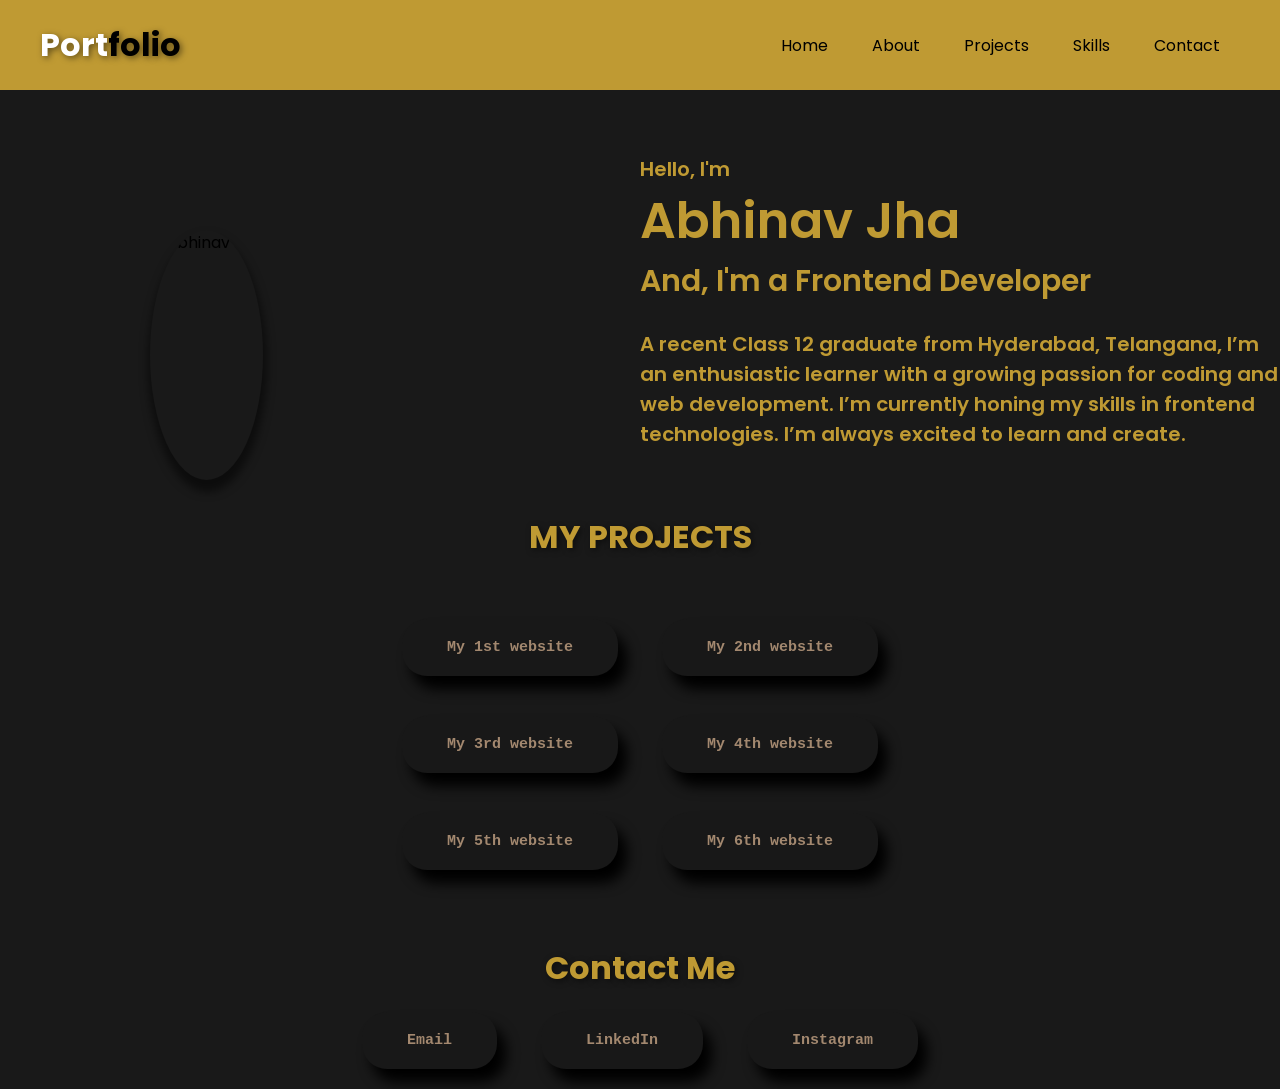
==== index.html @ 110e15d3 "Add files via upload" ====
<!DOCTYPE html>
<html lang="en">
<head>
    <meta charset="UTF-8">
    <meta name="viewport" content="width=device-width, initial-scale=1.0">
    <title>Portfolio</title>
    <link rel="stylesheet" href="style.css">
    <link href="https://fonts.googleapis.com/css2?family=Poppins&display=swap" rel="stylesheet">
</head>
<body>
    <div id="navbar">
        <div class="head-container" id="headportfolio">
            <h1 id="mainhead"><span id="l1">Port</span><span id="l2">folio</span></h1>
        </div>
        <div class="head-container" id="moreportfolio">
            <a class="parts">Home</a>
            <a class="parts">About</a>
            <a class="parts">Projects</a>
            <a class="parts">Skills</a>           
            <a class="parts">Contact</a>
        </div>
    </div>
<img src="flying Su.jpg" alt="Abhinav Jha">
   <div class="main-container" id="mainportfolio">
        <div class="content-container" id="contentportfolio">
            
            <h5 id="head1">Hello, I'm</h5>
            <h1 id="head2"> Abhinav Jha</h1>
            <h4 id="head3">And, I'm a Frontend Developer</h4>
            <br>
            <p id="para1">A recent Class 12 graduate from Hyderabad, Telangana, I’m an enthusiastic learner with a growing passion for coding and web development. I’m currently honing my skills in frontend technologies. I’m always excited to learn and create.</p>
        </div>
    </div>
    <div class="pro-container" id="projecthead">
        <h1 id="prohead">MY PROJECTS</h1>
    </div>
<div class="button-container">
    <button id="btn1" onclick="window.location.href='https://www.google.com';">My 1st website
    </button>
    <button id="btn2">My 2nd website
    </button> 
    <button id="btn3">My 3rd website
    </button>
    <button id="btn4">My 4th website
    </button>   
    <button id="btn5">My 5th website
    </button>
    <button id="btn6">My 6th website
    </button>
    <div class="end-container" id="endhead">
        <h1 id="endline">Contact Me</h1>
    </div>
    <div class="endcontent" id="endingcontent">
    <button id="btn7" onclick="window.location.href='mailto:abhinavjha505@gmail.com';">Email
    </button>
    <button id="btn8" onclick="window.location.href='https://www.linkedin.com/in/abhinav-jha-a52386367';">LinkedIn
    </button>
    <button id="btn7" onclick="window.location.href='https://www.instagram.com/xabhinavjha?igsh=Z21vOGhhMjVqZWs4';">Instagram
    </button>
    </div>
</div>
</body>
</html>

<!-- <button onclick="window.location.href='https://example.com';">
  Go to Example 
</button> -->
---- style.css ----
* {
    margin: 0;
    padding: 0;
    font-family: 'Poppins', sans-serif;
}

body {
    background-color: #191919;
}

.head-container {
    display: inline-block;
    vertical-align: middle;
    
}
    
#navbar {
    background-color:rgb(191, 154, 51);
    height: 90px;
    display: flex;
    align-items: center;
    justify-content: space-between;
    padding: 0 40px;
}

.parts {
    margin: 20px;
}

.main-container {
    width: 50%;
    display: flex;
    margin-left: 50%;
    margin-top: 5%;
    
}

#head1 {
    color: rgb(191, 154, 51);
    font-family: poppins, sans-serif;
    font-size: 20px;
    font-weight: 600;
}

#head2 {
    color: rgb(191, 154, 51);
    font-family: poppins, sans-serif;
    font-size: 50px;
    font-weight: 600;
}

#head3 {
    color: rgb(191, 154, 51);
    font-family: poppins, sans-serif;
    font-size: 30px;
    font-weight: 600;
}

#para1 {
    color: rgb(191, 154, 51);
    font-family: poppins, sans-serif;
    font-size: 20px;
    font-weight: 600;
    
}

#l1 {
    color: rgb(255, 255, 255);
    text-shadow: 2px 2px 6px rgba(0,0,0,0.5);
   
}

#l2 {
    color: black;
    text-shadow: 2px 2px 6px rgba(0,0,0,0.5);
}

#prohead {
    text-align: center;
    color:rgb(191, 154, 51);
    text-shadow: 2px 2px 6px rgba(0,0,0,0.5);
    margin-top: 5%;
}

button {
    text-align: center;
    background-color: #181818;
    color: rgb(163, 136, 111);
    border: none;
    padding: 20px 45px;
    border-radius: 25px;
    font-size: 15px;
    font-weight: bold;
    font-family: 'Courier New', Courier, monospace;
    box-shadow: 9px 13px 13px rgb(0, 0, 0);
    cursor: pointer;
    margin: 20px;
    transition: background-color 0.5s ease, color 0.5s ease, box-shadow 0.5s ease;
}

button:hover {
    background-color: rgb(191, 154, 51);
    color: #181818;
    box-shadow: 0px 0px 0px rgb(0, 0, 0);
}

.button-container {
    text-align: center;
    margin-left: 20%;
    margin-right: 20%;
    margin-top: 3%;
}

img {
    border-radius: 50%;
    box-shadow: 1px 9px 9px 3px rgb(0, 0, 0, 0.5);
    left: 150px;
    top:230px;
    position:absolute;
    height: 250px;
} 

a {
    transition: text-decoration 0.5s ease, text-shadow 0.3s ease;
    cursor: pointer;
}

a:hover {
    text-shadow: 1px 1px 3px  #191919;
    text-decoration: underline;
}

.end-container {
    text-align: center;
    margin-top: 5%;
}

#endparts {
    font-size: 20px;
}

#endhead {
    text-align: center;
    color: rgb(191, 154, 51);
    text-shadow: 2px 2px 6px rgba(0,0,0,0.5);
    margin-top: 7%;
}
    
/* Add these to your existing style.css */

/* Responsive base styles */
@media (max-width: 768px) {
    #navbar {
        height: auto;
        padding: 15px 20px;
        flex-direction: column;
    }
    
    .head-container {
        display: block;
        text-align: center;
    }
    
    #moreportfolio {
        margin-top: 15px;
    }
    
    .parts {
        margin: 10px;
        display: inline-block;
    }
    
    img {
        position: relative;
        left: auto;
        top: auto;
        margin: 20px auto;
        display: block;
        height: 200px;
    }
    
    .main-container {
        width: 90%;
        margin: 20px auto;
        padding: 1rem;
    }
    
    #head2 {
        font-size: 36px;
    }
    
    #head3 {
        font-size: 24px;
    }
    
    #para1 {
        font-size: 16px;
    }
    
    .button-container {
        margin-left: 5%;
        margin-right: 5%;
    }
    
    button {
        padding: 15px 30px;
        margin: 10px;
        display: block;
        width: 80%;
        margin: 10px auto;
    }
}

/* Tablet styles */
@media (min-width: 769px) and (max-width: 1024px) {
    .main-container {
        width: 60%;
        margin-left: 40%;
    }
    
    img {
        left: 50px;
        height: 220px;
    }
    
    .button-container {
        margin-left: 15%;
        margin-right: 15%;
    }
    
    button {
        padding: 18px 36px;
        margin: 15px;
        display: inline-block;
        width: auto;
    }
}
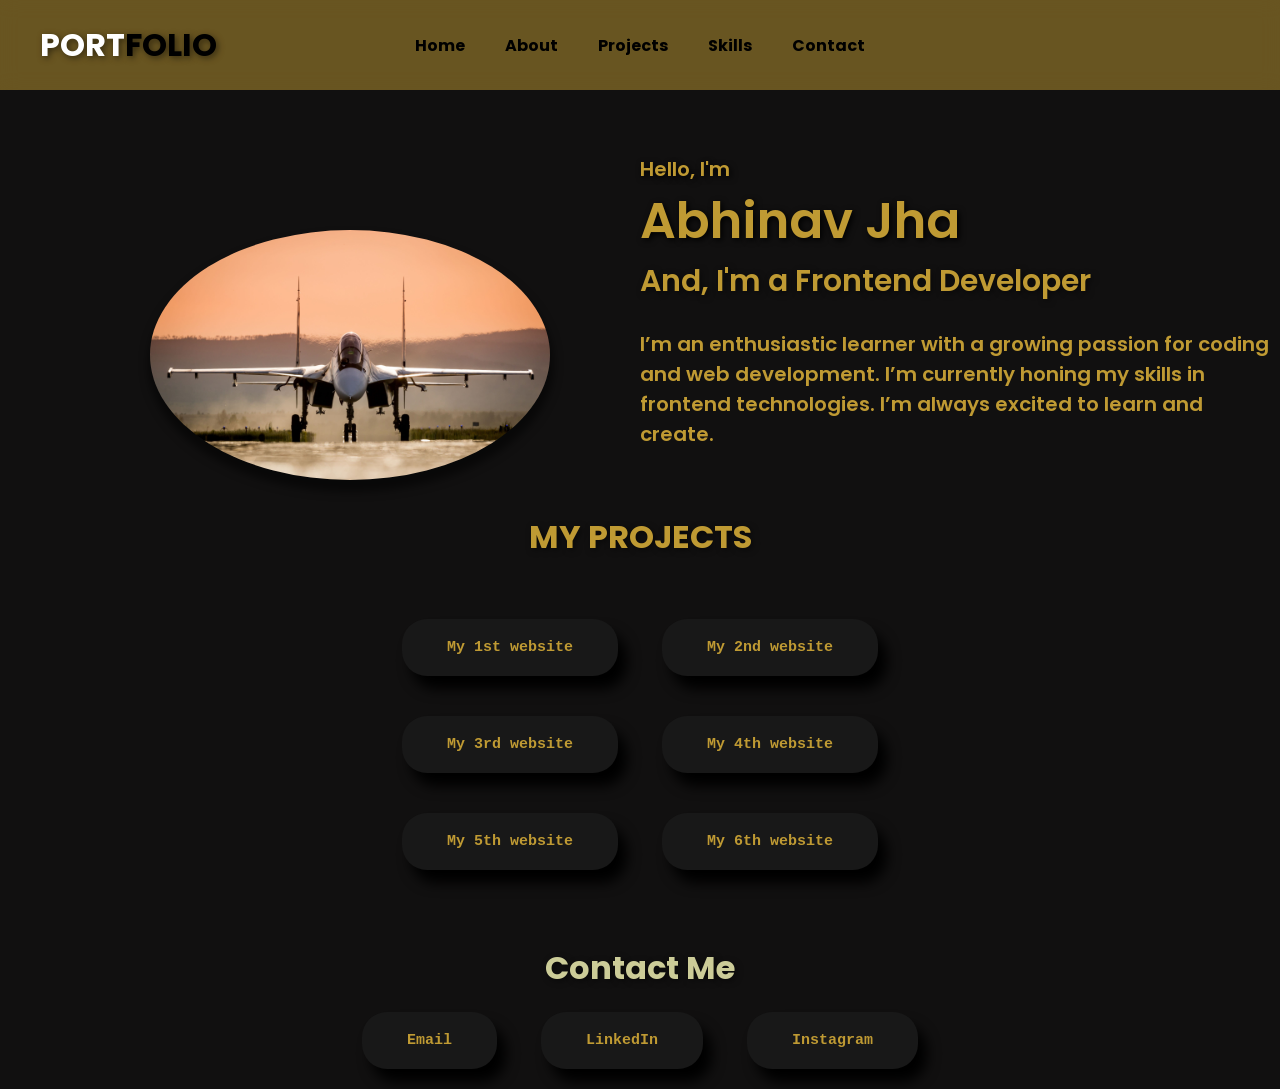
==== commit 7a40b9d7: "Add files via upload" ====
--- a/index.html
+++ b/index.html
@@ -8,19 +8,19 @@
     <link href="https://fonts.googleapis.com/css2?family=Poppins&display=swap" rel="stylesheet">
 </head>
 <body>
-    <div id="navbar">
+<div id="navbar">
         <div class="head-container" id="headportfolio">
-            <h1 id="mainhead"><span id="l1">Port</span><span id="l2">folio</span></h1>
+            <h1 id="mainhead"><span id="l1">PORT</span><span id="l2">FOLIO</span></h1>
         </div>
         <div class="head-container" id="moreportfolio">
             <a class="parts">Home</a>
             <a class="parts">About</a>
-            <a class="parts">Projects</a>
+            <a class="parts" href="#projecthead">Projects</a>
             <a class="parts">Skills</a>           
-            <a class="parts">Contact</a>
-        </div>
+            <a class="parts" href="#endhead">Contact</a>
+</div>
     </div>
-<img src="flying Su.jpg" alt="Abhinav Jha">
+        <div><img src="Flying Su.jpg" alt="Abhinav Jha"></div>
    <div class="main-container" id="mainportfolio">
         <div class="content-container" id="contentportfolio">
             
@@ -28,7 +28,7 @@
             <h1 id="head2"> Abhinav Jha</h1>
             <h4 id="head3">And, I'm a Frontend Developer</h4>
             <br>
-            <p id="para1">A recent Class 12 graduate from Hyderabad, Telangana, I’m an enthusiastic learner with a growing passion for coding and web development. I’m currently honing my skills in frontend technologies. I’m always excited to learn and create.</p>
+            <p id="para1">I’m an enthusiastic learner with a growing passion for coding and web development. I’m currently honing my skills in frontend technologies. I’m always excited to learn and create.</p>
         </div>
     </div>
     <div class="pro-container" id="projecthead">
--- a/style.css
+++ b/style.css
@@ -5,26 +5,41 @@
 }
 
 body {
-    background-color: #191919;
+    background-color: #111010;
 }
 
 .head-container {
     display: inline-block;
     vertical-align: middle;
-    
+   
+
 }
     
 #navbar {
-    background-color:rgb(191, 154, 51);
+    
     height: 90px;
     display: flex;
     align-items: center;
     justify-content: space-between;
     padding: 0 40px;
+    z-index: 1000;
+    position: sticky;
+    top: 0;
+    background-color: rgba(191, 154, 51, 0.5);
+    backdrop-filter: blur(10px);
+}
+
+#moreportfolio {
+    position: absolute;
+    left: 50%;
+    transform: translateX(-50%);
+    display: flex;
+    align-items: center;
 }
 
 .parts {
     margin: 20px;
+    font-weight: bold; 
 }
 
 .main-container {
@@ -40,6 +55,7 @@
     font-family: poppins, sans-serif;
     font-size: 20px;
     font-weight: 600;
+    text-shadow: 2px 2px 6px rgba(0,0,0,1);
 }
 
 #head2 {
@@ -47,6 +63,7 @@
     font-family: poppins, sans-serif;
     font-size: 50px;
     font-weight: 600;
+    text-shadow: 2px 2px 6px rgba(0,0,0,1);
 }
 
 #head3 {
@@ -54,6 +71,8 @@
     font-family: poppins, sans-serif;
     font-size: 30px;
     font-weight: 600;
+    text-shadow: 2px 2px 6px rgba(0,0,0,0.5);
+    
 }
 
 #para1 {
@@ -61,11 +80,13 @@
     font-family: poppins, sans-serif;
     font-size: 20px;
     font-weight: 600;
+    -webkit-font-smoothing: antialiased;
+    text-rendering: optimizeLegibility;
     
 }
 
 #l1 {
-    color: rgb(255, 255, 255);
+    color: white;
     text-shadow: 2px 2px 6px rgba(0,0,0,0.5);
    
 }
@@ -85,7 +106,7 @@
 button {
     text-align: center;
     background-color: #181818;
-    color: rgb(163, 136, 111);
+    color: rgb(191, 154, 51);
     border: none;
     padding: 20px 45px;
     border-radius: 25px;
@@ -116,18 +137,21 @@
     box-shadow: 1px 9px 9px 3px rgb(0, 0, 0, 0.5);
     left: 150px;
     top:230px;
-    position:absolute;
+    position: absolute;
     height: 250px;
+    z-index: 1;
 } 
 
 a {
     transition: text-decoration 0.5s ease, text-shadow 0.3s ease;
     cursor: pointer;
+    text-decoration: none;
+    color: black
 }
 
 a:hover {
     text-shadow: 1px 1px 3px  #191919;
-    text-decoration: underline;
+    /* text-decoration: underline; */
 }
 
 .end-container {
@@ -141,7 +165,7 @@
 
 #endhead {
     text-align: center;
-    color: rgb(191, 154, 51);
+    color: rgb(204, 204, 152);
     text-shadow: 2px 2px 6px rgba(0,0,0,0.5);
     margin-top: 7%;
 }
@@ -185,16 +209,24 @@
         padding: 1rem;
     }
     
+    #head1 {
+        text-align: center;
+    }
+
     #head2 {
+        text-align: center;
         font-size: 36px;
     }
     
     #head3 {
+        text-align: center;
         font-size: 24px;
     }
     
     #para1 {
+        text-align: center;
         font-size: 16px;
+        
     }
     
     .button-container {
@@ -207,8 +239,9 @@
         margin: 10px;
         display: block;
         width: 80%;
-        margin: 10px auto;
-    }
+        margin: 3rem auto;
+    }
+
 }
 
 /* Tablet styles */
@@ -234,4 +267,23 @@
         display: inline-block;
         width: auto;
     }
-}+}
+
+
+
+
+
+/* @media (-webkit-min-device-pixel-ratio: 2) {
+    body {
+        -webkit-tap-highlight-color: transparent;
+
+    }
+} */
+
+
+html {
+  scroll-behavior: smooth;
+}
+
+
+
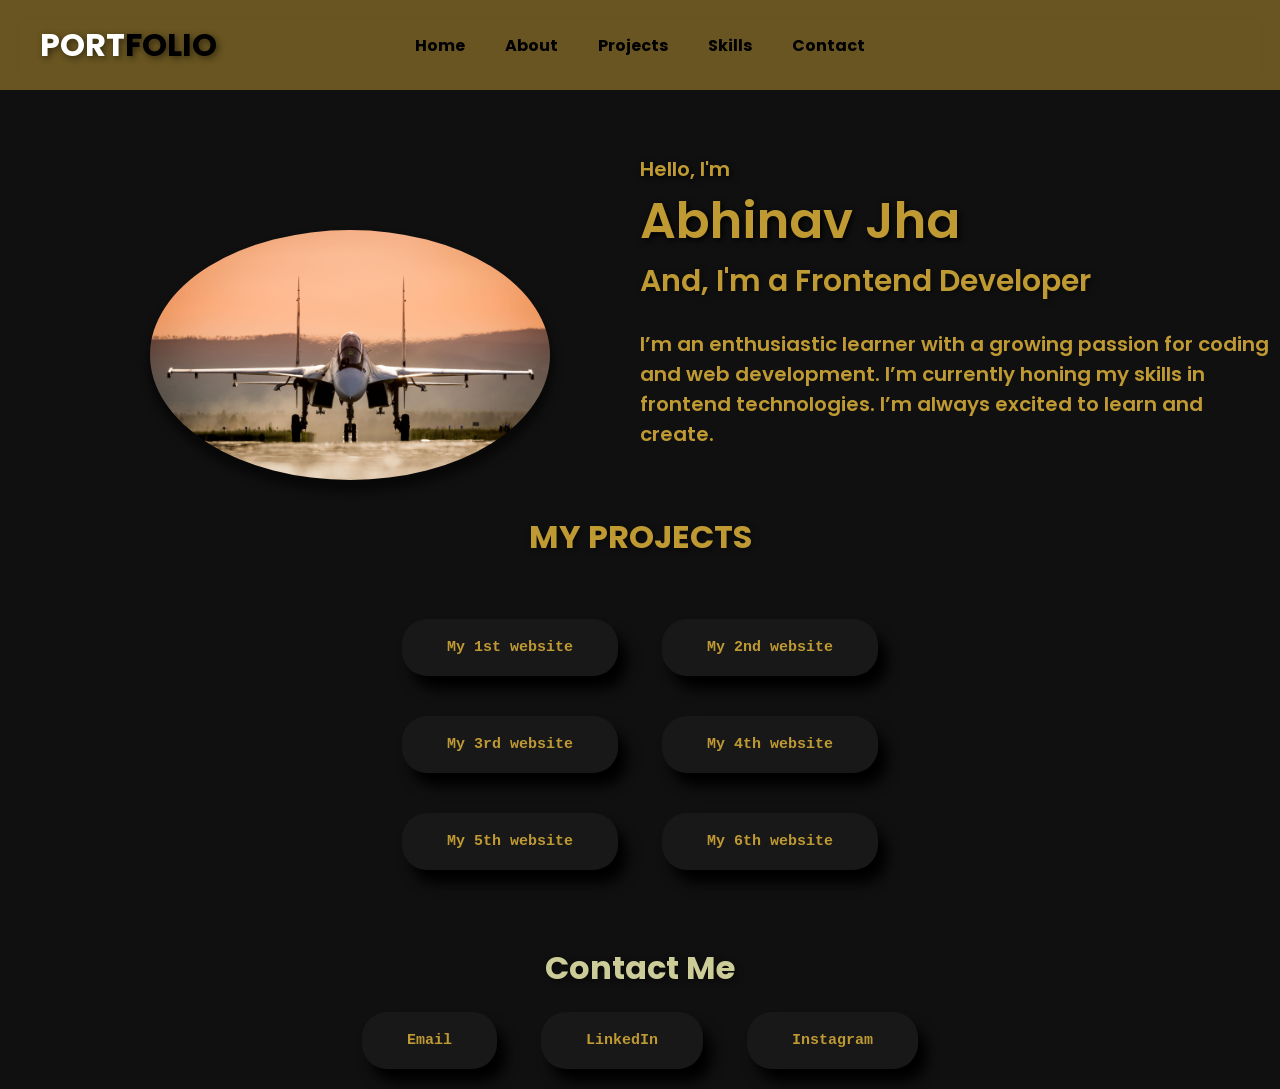
==== commit 3d4cafcf: "Add files via upload" ====
--- a/index.html
+++ b/index.html
@@ -24,28 +24,28 @@
    <div class="main-container" id="mainportfolio">
         <div class="content-container" id="contentportfolio">
             
-            <h5 id="head1">Hello, I'm</h5>
-            <h1 id="head2"> Abhinav Jha</h1>
-            <h4 id="head3">And, I'm a Frontend Developer</h4>
+            <h5 class="delay-1" id="head1">Hello, I'm</h5>
+            <h1 class="delay-2" id="head2"> Abhinav Jha</h1>
+            <h4 class="delay-3" id="head3">And, I'm a Frontend Developer</h4>
             <br>
-            <p id="para1">I’m an enthusiastic learner with a growing passion for coding and web development. I’m currently honing my skills in frontend technologies. I’m always excited to learn and create.</p>
+            <p class="delay-4" id="para1">I’m an enthusiastic learner with a growing passion for coding and web development. I’m currently honing my skills in frontend technologies. I’m always excited to learn and create.</p>
         </div>
     </div>
     <div class="pro-container" id="projecthead">
-        <h1 id="prohead">MY PROJECTS</h1>
+        <h1 class="delay-5" id="prohead">MY PROJECTS</h1>
     </div>
 <div class="button-container">
-    <button id="btn1" onclick="window.location.href='https://www.google.com';">My 1st website
+    <button class="delay-6" id="btn1" onclick="window.location.href='https://www.google.com';">My 1st website
     </button>
-    <button id="btn2">My 2nd website
+    <button class="delay-7" id="btn2">My 2nd website
     </button> 
-    <button id="btn3">My 3rd website
+    <button class="delay-9" id="btn3">My 3rd website
     </button>
-    <button id="btn4">My 4th website
+    <button class="delay-10" id="btn4">My 4th website
     </button>   
-    <button id="btn5">My 5th website
+    <button class="delay-11" id="btn5">My 5th website
     </button>
-    <button id="btn6">My 6th website
+    <button class="delay-12" id="btn6">My 6th website
     </button>
     <div class="end-container" id="endhead">
         <h1 id="endline">Contact Me</h1>
--- a/style.css
+++ b/style.css
@@ -11,10 +11,18 @@
 .head-container {
     display: inline-block;
     vertical-align: middle;
-   
-
-}
-    
+    opacity: 0;
+    animation: fadeIn 0.8s 0.5s forwards;
+}
+ 
+
+@keyframes fadeIn {
+    to {
+        opacity: 1;
+    }
+}
+
+
 #navbar {
     
     height: 90px;
@@ -35,6 +43,7 @@
     transform: translateX(-50%);
     display: flex;
     align-items: center;
+    
 }
 
 .parts {
@@ -44,11 +53,52 @@
 
 .main-container {
     width: 50%;
-    display: flex;
+    display: inline-block;
     margin-left: 50%;
     margin-top: 5%;
-    
-}
+    opacity: 0;
+    transform: translateY(20px);
+    animation: textJump 0.8s forwards;
+}
+
+
+
+[class^="delay-"], [class*=" delay-"] {
+    opacity: 0;
+    transform: translateY(20px);
+    animation-name: textJump;
+    animation-duration: 0.8s;
+    animation-fill-mode: forwards;
+}
+
+.delay-1 { animation-delay: 0.1s; }
+.delay-2 { animation-delay: 0.2s; }
+.delay-3 { animation-delay: 0.3s; }
+.delay-4 { animation-delay: 0.4s; }
+.delay-5 { animation-delay: 0.5s; }
+.delay-6 { animation-delay: 0.6s; }
+.delay-7 { animation-delay: 0.7s; }
+.delay-8 { animation-delay: 0.8s; }
+.delay-9 { animation-delay: 0.9s; }
+.delay-10 { animation-delay: 1.0s; }
+.delay-11 { animation-delay: 1.1s; }
+.delay-12 { animation-delay: 1.2s; }
+
+
+@keyframes textJump {
+    0% {
+        opacity: 0;
+        transform: translateY(20px);
+    }
+    60% {
+        transform: translateY(-8px);
+    }
+    100% {
+        opacity: 1;
+        transform: translateY(0);
+    }
+}
+
 
 #head1 {
     color: rgb(191, 154, 51);
@@ -101,6 +151,7 @@
     color:rgb(191, 154, 51);
     text-shadow: 2px 2px 6px rgba(0,0,0,0.5);
     margin-top: 5%;
+    
 }
 
 button {
@@ -130,6 +181,7 @@
     margin-left: 20%;
     margin-right: 20%;
     margin-top: 3%;
+    
 }
 
 img {
@@ -143,15 +195,16 @@
 } 
 
 a {
-    transition: text-decoration 0.5s ease, text-shadow 0.3s ease;
+    transition: text-decoration 0.5s ease, color 0.5s ease, text-shadow 0.3s ease;
     cursor: pointer;
     text-decoration: none;
     color: black
 }
 
 a:hover {
-    text-shadow: 1px 1px 3px  #191919;
-    /* text-decoration: underline; */
+    color: white;
+    text-shadow: 2px 2px 6px  #191919;
+    /* text-decoration: underline;  */
 }
 
 .end-container {
@@ -170,7 +223,7 @@
     margin-top: 7%;
 }
     
-/* Add these to your existing style.css */
+
 
 /* Responsive base styles */
 @media (max-width: 768px) {
@@ -186,7 +239,16 @@
     }
     
     #moreportfolio {
-        margin-top: 15px;
+        position: static;
+        left: auto;
+        transform: none;
+        margin-top: 12px; 
+        justify-content: center;
+        flex-wrap: wrap;
+    }
+
+    #headportfolio {
+        margin-bottom: 8px; 
     }
     
     .parts {
@@ -269,21 +331,22 @@
     }
 }
 
-
-
-
-
-/* @media (-webkit-min-device-pixel-ratio: 2) {
-    body {
-        -webkit-tap-highlight-color: transparent;
-
-    }
-} */
-
-
 html {
   scroll-behavior: smooth;
 }
 
 
 
+    
+
+
+
+
+
+
+
+
+
+
+
+
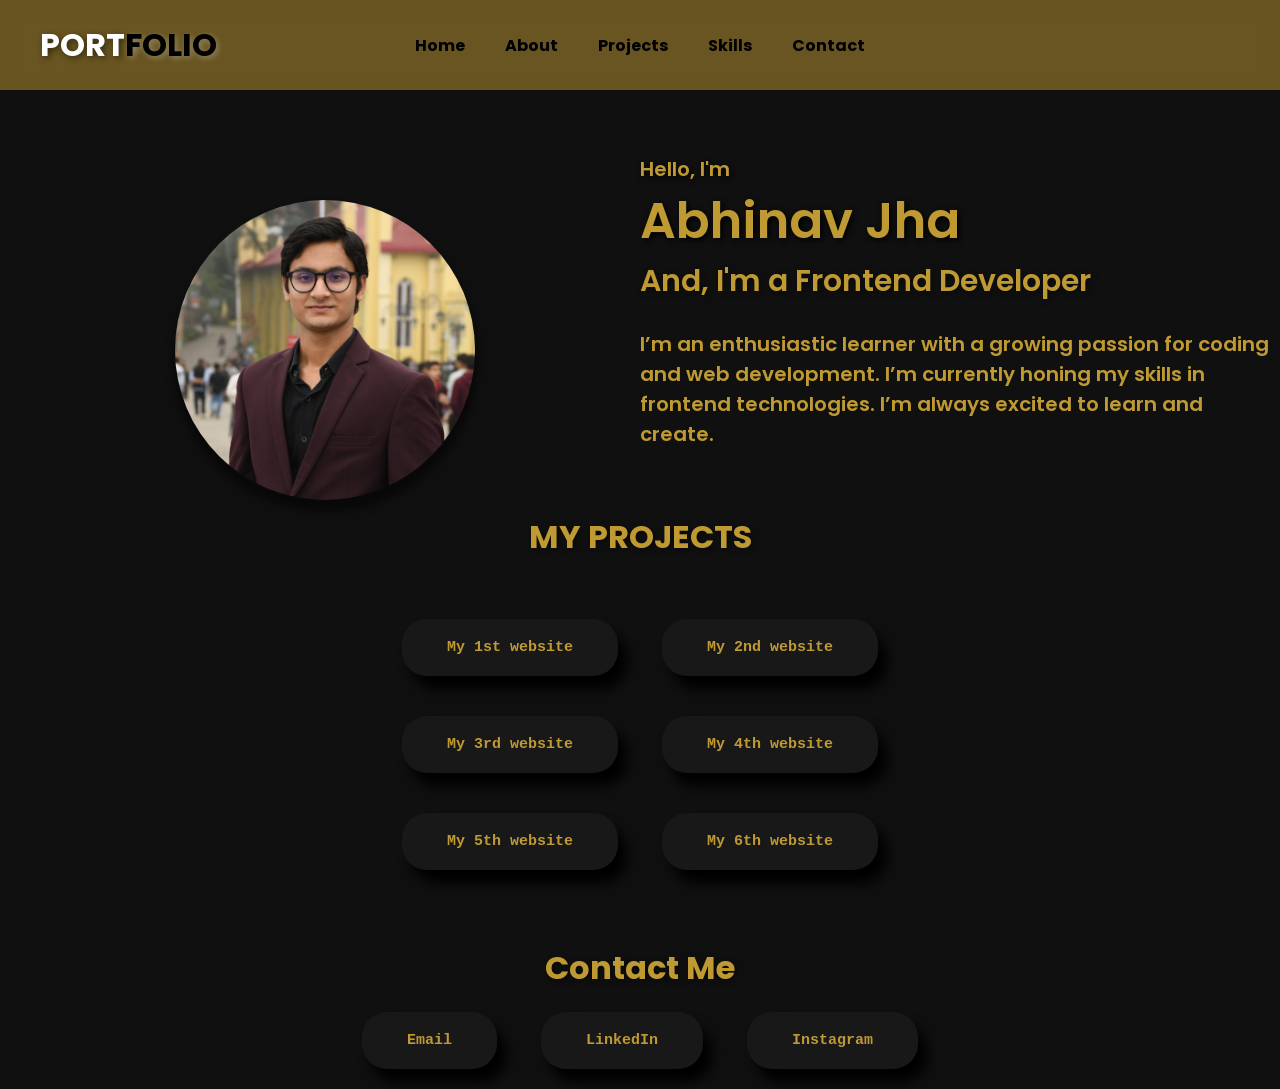
==== commit a973133c: "Add files via upload" ====
--- a/index.html
+++ b/index.html
@@ -13,14 +13,14 @@
             <h1 id="mainhead"><span id="l1">PORT</span><span id="l2">FOLIO</span></h1>
         </div>
         <div class="head-container" id="moreportfolio">
-            <a class="parts">Home</a>
+            <a class="parts" href="head1">Home</a>
             <a class="parts">About</a>
             <a class="parts" href="#projecthead">Projects</a>
             <a class="parts">Skills</a>           
             <a class="parts" href="#endhead">Contact</a>
 </div>
     </div>
-        <div><img src="Flying Su.jpg" alt="Abhinav Jha"></div>
+        <div><img src="shimlacrop.jpg" alt="Abhinav Jha"></div>
    <div class="main-container" id="mainportfolio">
         <div class="content-container" id="contentportfolio">
             
--- a/style.css
+++ b/style.css
@@ -143,7 +143,7 @@
 
 #l2 {
     color: black;
-    text-shadow: 2px 2px 6px rgba(0,0,0,0.5);
+    text-shadow: 2px 2px 6px rgba(255, 255, 255, 0.3);
 }
 
 #prohead {
@@ -187,11 +187,13 @@
 img {
     border-radius: 50%;
     box-shadow: 1px 9px 9px 3px rgb(0, 0, 0, 0.5);
-    left: 150px;
-    top:230px;
+    left: 175px;
+    top: 200px;
     position: absolute;
-    height: 250px;
+    height: 300px;
     z-index: 1;
+    opacity: 0;
+    animation: fadeIn 0.8s 0.5s forwards;
 } 
 
 a {
@@ -218,7 +220,7 @@
 
 #endhead {
     text-align: center;
-    color: rgb(204, 204, 152);
+    color: rgb(191, 154, 51);
     text-shadow: 2px 2px 6px rgba(0,0,0,0.5);
     margin-top: 7%;
 }
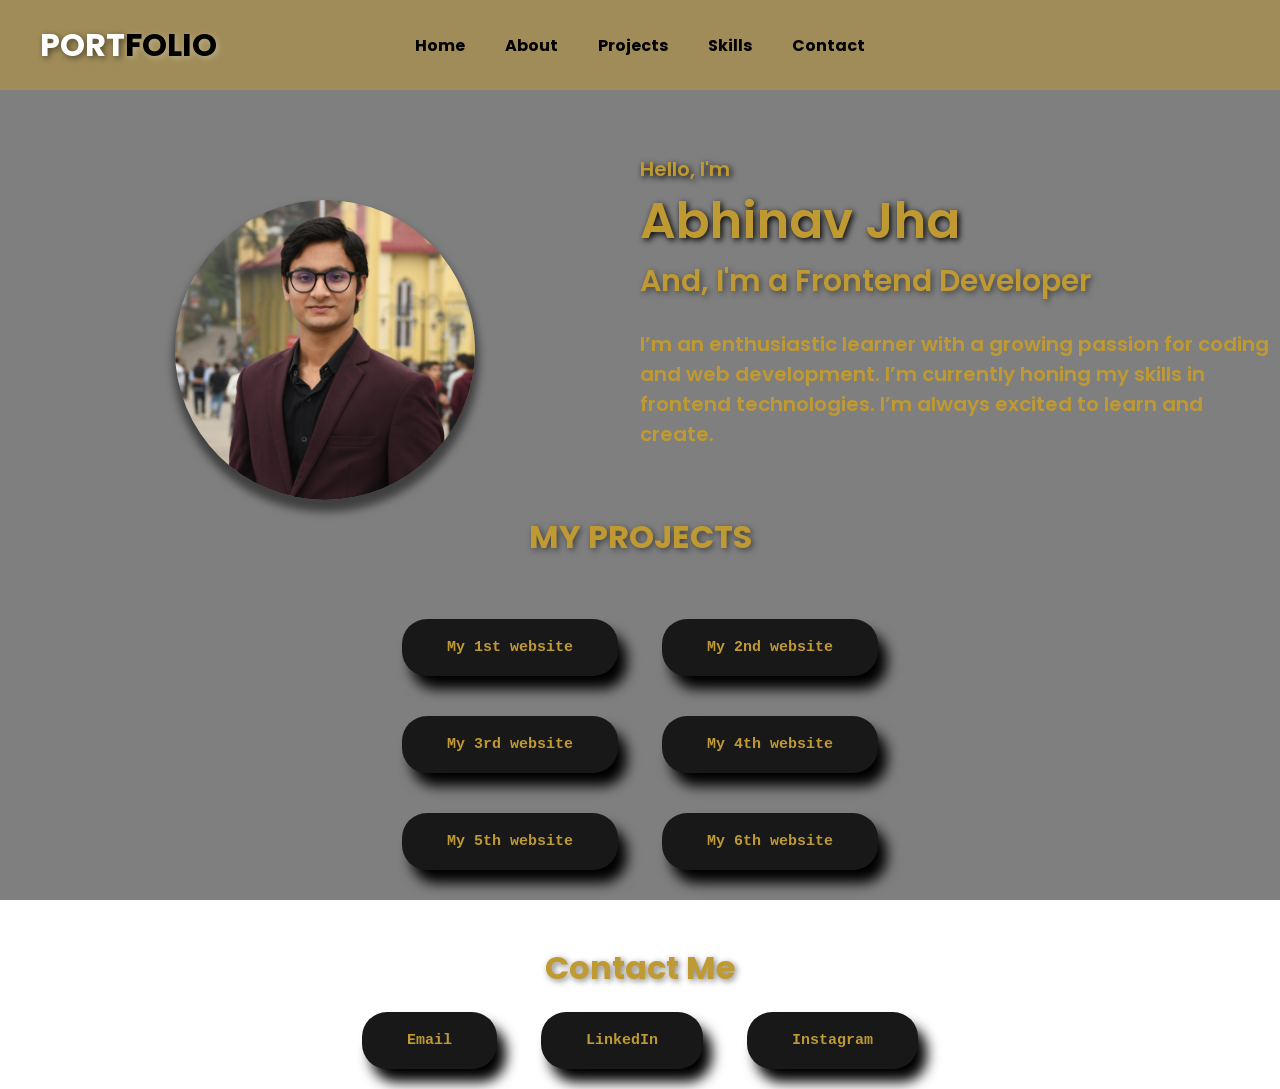
==== commit 40fa0289: "Add files via upload" ====
--- a/index.html
+++ b/index.html
@@ -8,6 +8,11 @@
     <link href="https://fonts.googleapis.com/css2?family=Poppins&display=swap" rel="stylesheet">
 </head>
 <body>
+    <video id="video-background" autoplay muted loop>
+        <source src="https://cdn.pixabay.com/video/2017/11/02/12716-241674181_large.mp4" type="video/mp4">
+       
+    </video>
+    <div class="overlay"></div>
 <div id="navbar">
         <div class="head-container" id="headportfolio">
             <h1 id="mainhead"><span id="l1">PORT</span><span id="l2">FOLIO</span></h1>
@@ -48,14 +53,14 @@
     <button class="delay-12" id="btn6">My 6th website
     </button>
     <div class="end-container" id="endhead">
-        <h1 id="endline">Contact Me</h1>
+        <h1 class="delay-13" id="endline">Contact Me</h1>
     </div>
     <div class="endcontent" id="endingcontent">
-    <button id="btn7" onclick="window.location.href='mailto:abhinavjha505@gmail.com';">Email
+    <button class="delay-14" id="btn7" onclick="window.location.href='mailto:abhinavjha505@gmail.com';">Email
     </button>
-    <button id="btn8" onclick="window.location.href='https://www.linkedin.com/in/abhinav-jha-a52386367';">LinkedIn
+    <button class="delay-15" id="btn8" onclick="window.location.href='https://www.linkedin.com/in/abhinav-jha-a52386367';">LinkedIn
     </button>
-    <button id="btn7" onclick="window.location.href='https://www.instagram.com/xabhinavjha?igsh=Z21vOGhhMjVqZWs4';">Instagram
+    <button class="delay-16" id="btn7" onclick="window.location.href='https://www.instagram.com/xabhinavjha?igsh=Z21vOGhhMjVqZWs4';">Instagram
     </button>
     </div>
 </div>
--- a/style.css
+++ b/style.css
@@ -4,8 +4,30 @@
     font-family: 'Poppins', sans-serif;
 }
 
-body {
+/* body {
     background-color: #111010;
+} */
+
+#video-background {
+    position: fixed;
+    top: 0;
+    left: 0;
+    min-width: 100%;
+    min-height: 100%;
+    width: auto;
+    height: auto;
+    z-index: -1;
+    object-fit: cover;
+}
+
+.overlay {
+    position: fixed;
+    top: 0;
+    left: 0;
+    width: 100%;
+    height: 100%;
+    background: rgba(0, 0, 0, 0.5);
+    z-index: 0;
 }
 
 .head-container {
@@ -83,6 +105,10 @@
 .delay-10 { animation-delay: 1.0s; }
 .delay-11 { animation-delay: 1.1s; }
 .delay-12 { animation-delay: 1.2s; }
+.delay-13 { animation-delay: 1.2s; }
+.delay-14 { animation-delay: 1.2s; }
+.delay-15 { animation-delay: 1.2s; }
+.delay-16 { animation-delay: 1.2s; }
 
 
 @keyframes textJump {
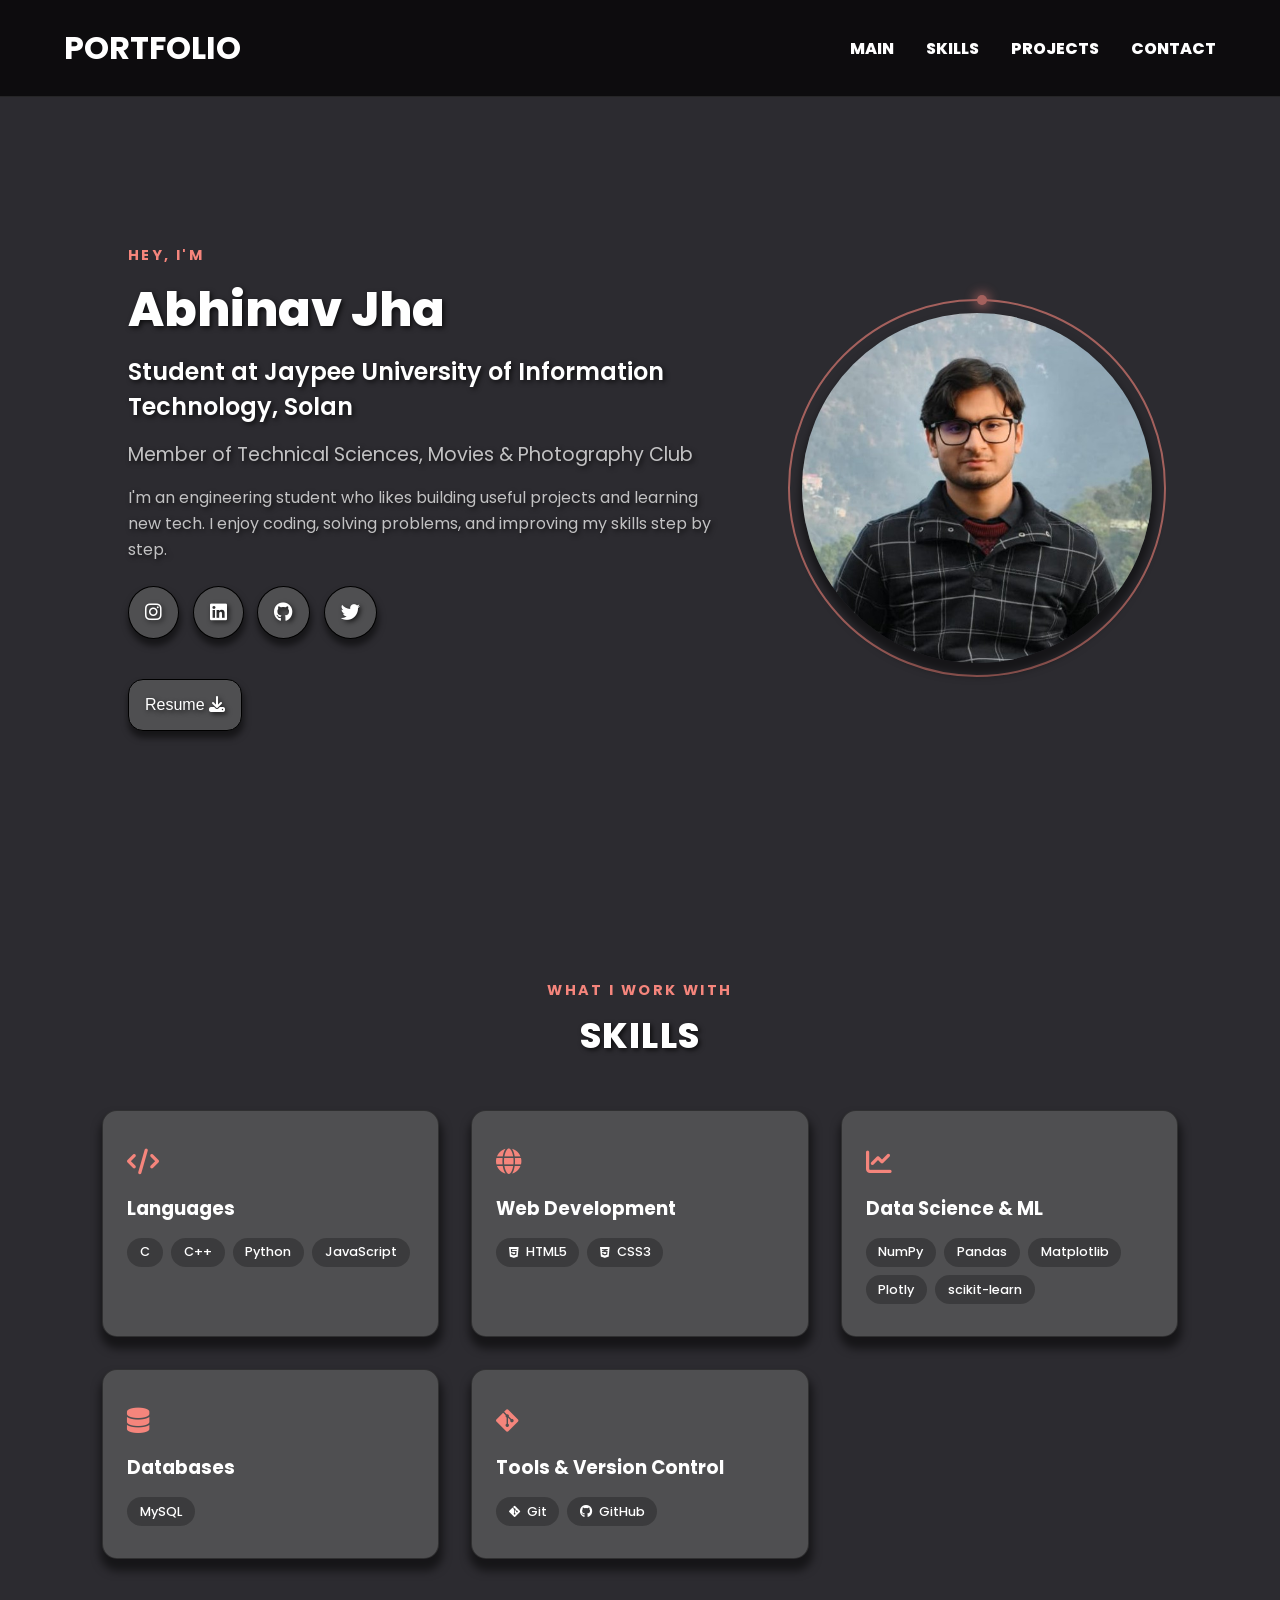
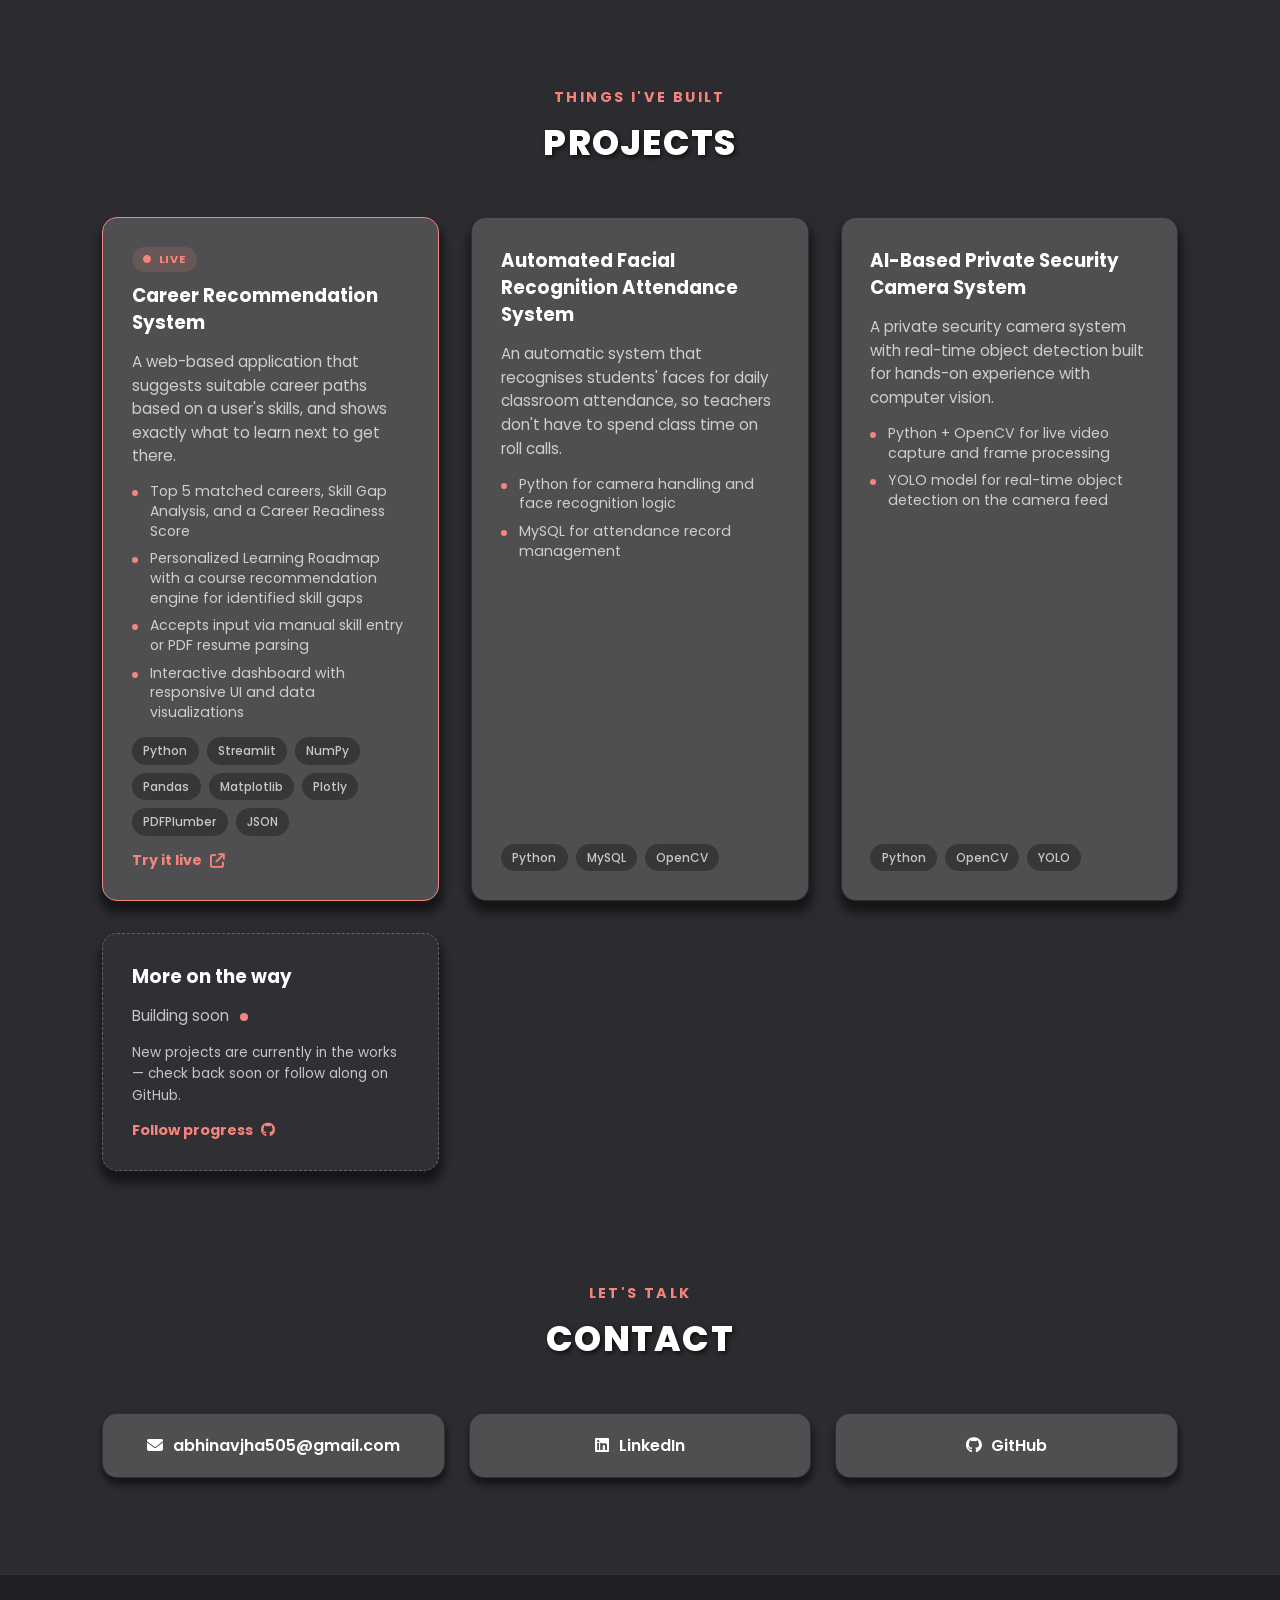
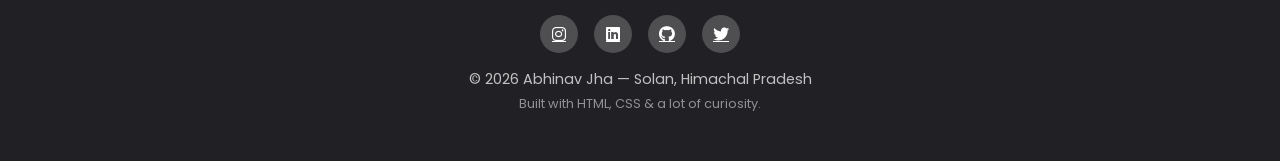
==== commit 0401b02a: "Rename index2.html to index.html" ====
--- a/index.html
+++ b/index.html
@@ -1,72 +1,215 @@
-<!DOCTYPE html>
-<html lang="en">
-<head>
-    <meta charset="UTF-8">
-    <meta name="viewport" content="width=device-width, initial-scale=1.0">
-    <title>Portfolio</title>
-    <link rel="stylesheet" href="style.css">
-    <link href="https://fonts.googleapis.com/css2?family=Poppins&display=swap" rel="stylesheet">
-</head>
-<body>
-    <video id="video-background" autoplay muted loop>
-        <source src="https://cdn.pixabay.com/video/2017/11/02/12716-241674181_large.mp4" type="video/mp4">
-       
-    </video>
-    <div class="overlay"></div>
-<div id="navbar">
-        <div class="head-container" id="headportfolio">
-            <h1 id="mainhead"><span id="l1">PORT</span><span id="l2">FOLIO</span></h1>
-        </div>
-        <div class="head-container" id="moreportfolio">
-            <a class="parts" href="head1">Home</a>
-            <a class="parts">About</a>
-            <a class="parts" href="#projecthead">Projects</a>
-            <a class="parts">Skills</a>           
-            <a class="parts" href="#endhead">Contact</a>
-</div>
-    </div>
-        <div><img src="shimlacrop.jpg" alt="Abhinav Jha"></div>
-   <div class="main-container" id="mainportfolio">
-        <div class="content-container" id="contentportfolio">
-            
-            <h5 class="delay-1" id="head1">Hello, I'm</h5>
-            <h1 class="delay-2" id="head2"> Abhinav Jha</h1>
-            <h4 class="delay-3" id="head3">And, I'm a Frontend Developer</h4>
-            <br>
-            <p class="delay-4" id="para1">I’m an enthusiastic learner with a growing passion for coding and web development. I’m currently honing my skills in frontend technologies. I’m always excited to learn and create.</p>
-        </div>
-    </div>
-    <div class="pro-container" id="projecthead">
-        <h1 class="delay-5" id="prohead">MY PROJECTS</h1>
-    </div>
-<div class="button-container">
-    <button class="delay-6" id="btn1" onclick="window.location.href='https://www.google.com';">My 1st website
-    </button>
-    <button class="delay-7" id="btn2">My 2nd website
-    </button> 
-    <button class="delay-9" id="btn3">My 3rd website
-    </button>
-    <button class="delay-10" id="btn4">My 4th website
-    </button>   
-    <button class="delay-11" id="btn5">My 5th website
-    </button>
-    <button class="delay-12" id="btn6">My 6th website
-    </button>
-    <div class="end-container" id="endhead">
-        <h1 class="delay-13" id="endline">Contact Me</h1>
-    </div>
-    <div class="endcontent" id="endingcontent">
-    <button class="delay-14" id="btn7" onclick="window.location.href='mailto:abhinavjha505@gmail.com';">Email
-    </button>
-    <button class="delay-15" id="btn8" onclick="window.location.href='https://www.linkedin.com/in/abhinav-jha-a52386367';">LinkedIn
-    </button>
-    <button class="delay-16" id="btn7" onclick="window.location.href='https://www.instagram.com/xabhinavjha?igsh=Z21vOGhhMjVqZWs4';">Instagram
-    </button>
-    </div>
-</div>
-</body>
-</html>
-
-<!-- <button onclick="window.location.href='https://example.com';">
-  Go to Example 
-</button> -->+<!DOCTYPE html>
+<html lang="en">
+<head>
+    <meta charset="UTF-8">
+    <meta name="viewport" content="width=device-width, initial-scale=1.0">
+    <link rel="stylesheet" href="style2.css">
+    <link href="https://fonts.googleapis.com/css2?family=Poppins:wght@300;400;500;600;700;800&display=swap" rel="stylesheet">
+    <link rel="stylesheet" href="https://cdnjs.cloudflare.com/ajax/libs/font-awesome/6.7.2/css/all.min.css"
+    integrity="sha512-Evv84Mr4kqVGRNSgIGL/F/aIDqQb7xQ2vcrdIwxfjThSH8CSR7PBEakCr51Ck+w+/U6swU2Im1vVX0SVk9ABhg=="
+    crossorigin="anonymous" referrerpolicy="no-referrer" />
+
+    <title>Abhinav Jha | Portfolio</title>
+</head>
+<body>
+    <nav class="navbar">
+        <a class="textm" href="#firstsection">PORTFOLIO</a>
+        <ul class="nav-links" id="navLinks">
+            <li><a href="#main">MAIN</a></li>
+            <li><a href="#skills">SKILLS</a></li>
+            <li><a href="#project">PROJECTS</a></li>
+            <li><a href="#contact">CONTACT</a></li>
+        </ul>
+        <div class="hamburger" id="hamburger">
+            <span></span>
+            <span></span>
+            <span></span>
+        </div>
+    </nav>
+
+    <section id="firstsection">
+        <div id="main" class="main reveal">
+            <p class="eyebrow">Hey, I'm</p>
+            <h1 id="name">Abhinav Jha</h1>
+            <h2 id="info">Student at Jaypee University of Information Technology, Solan</h2>
+            <h3 id="info1">Member of
+                Technical Sciences, Movies &amp; Photography Club</h3>
+            <p id="info2">I'm an engineering student who likes building useful projects and learning new tech. I enjoy coding, solving problems, and improving my skills step by step.</p>
+            <div class="social-row">
+                <a href="https://www.instagram.com/xabhinavjha?igsh=Z21vOGhhMjVqZWs4" target="_blank" rel="noopener"><i id="social" class="fab fa-instagram"></i></a>
+                <a href="https://www.linkedin.com/in/abhinav-jha-a52386367" target="_blank" rel="noopener"><i id="social" class="fab fa-linkedin"></i></a>
+                <a href="https://github.com/abhinavxjha" target="_blank" rel="noopener"><i id="social" class="fab fa-github"></i></a>
+                <a href="https://twitter.com/iam_abhinavjha" target="_blank" rel="noopener"><i id="social" class="fab fa-twitter"></i></a>
+            </div>
+            <div><button id="downloadbtn"><a href="assets\AbhinavJhaResume1.pdf" download>Resume <i class="fa-solid fa-download"></i></a></button></div>
+        </div>
+        <div id="profile-pic" class="reveal">
+            <div class="pic-ring"></div>
+            <img class="mine" src="images\Solancrop.jpeg" alt="Profile Picture" width="200" height="200">
+        </div>
+    </section>
+
+    <section id="skills" class="skills">
+        <p class="eyebrow center">What I work with</p>
+        <h2>SKILLS</h2>
+        <div class="skill">
+
+            <div class="skill1 reveal">
+                <div class="skill-icon"><i class="fa-solid fa-code"></i></div>
+                <h3>Languages</h3>
+                <div class="chips">
+                    <span class="chip">C</span>
+                    <span class="chip">C++</span>
+                    <span class="chip">Python</span>
+                    <span class="chip">JavaScript</span>
+                </div>
+            </div>
+
+            <div class="skill1 reveal">
+                <div class="skill-icon"><i class="fa-solid fa-globe"></i></div>
+                <h3>Web Development</h3>
+                <div class="chips">
+                    <span class="chip"><i class="fa-brands fa-html5"></i> HTML5</span>
+                    <span class="chip"><i class="fa-brands fa-css3-alt"></i> CSS3</span>
+                </div>
+            </div>
+
+            <div class="skill1 reveal">
+                <div class="skill-icon"><i class="fa-solid fa-chart-line"></i></div>
+                <h3>Data Science &amp; ML</h3>
+                <div class="chips">
+                    <span class="chip">NumPy</span>
+                    <span class="chip">Pandas</span>
+                    <span class="chip">Matplotlib</span>
+                    <span class="chip">Plotly</span>
+                    <span class="chip">scikit-learn</span>
+                </div>
+            </div>
+
+            <div class="skill1 reveal">
+                <div class="skill-icon"><i class="fa-solid fa-database"></i></div>
+                <h3>Databases</h3>
+                <div class="chips">
+                    <span class="chip">MySQL</span>
+                </div>
+            </div>
+
+            <div class="skill1 reveal">
+                <div class="skill-icon"><i class="fa-brands fa-git-alt"></i></div>
+                <h3>Tools &amp; Version Control</h3>
+                <div class="chips">
+                    <span class="chip"><i class="fa-brands fa-git-alt"></i> Git</span>
+                    <span class="chip"><i class="fa-brands fa-github"></i> GitHub</span>
+                </div>
+            </div>
+
+        </div>
+    </section>
+
+    <section id="thirdsection">
+        <div class="projects" id="project">
+            <p class="eyebrow center">Things I've built</p>
+            <h2>PROJECTS</h2>
+
+            <div class="project-grid">
+
+                <article class="project-card reveal featured">
+                    <div class="project-top">
+                        <span class="tag-live"><i class="fa-solid fa-circle"></i> Live</span>
+                        <h3>Career Recommendation System</h3>
+                    </div>
+                    <p class="project-desc">A web-based application that suggests suitable career paths based on a user's skills, and shows exactly what to learn next to get there.</p>
+                    <ul class="project-points">
+                        <li>Top 5 matched careers, Skill Gap Analysis, and a Career Readiness Score</li>
+                        <li>Personalized Learning Roadmap with a course recommendation engine for identified skill gaps</li>
+                        <li>Accepts input via manual skill entry or PDF resume parsing</li>
+                        <li>Interactive dashboard with responsive UI and data visualizations</li>
+                    </ul>
+                    <div class="stack-row">
+                        <span class="stack-chip">Python</span>
+                        <span class="stack-chip">Streamlit</span>
+                        <span class="stack-chip">NumPy</span>
+                        <span class="stack-chip">Pandas</span>
+                        <span class="stack-chip">Matplotlib</span>
+                        <span class="stack-chip">Plotly</span>
+                        <span class="stack-chip">PDFPlumber</span>
+                        <span class="stack-chip">JSON</span>
+                    </div>
+                    <a class="project-link" href="https://yourcareerrecommendationsystem.streamlit.app/" target="_blank" rel="noopener">
+                        Try it live <i class="fa-solid fa-arrow-up-right-from-square"></i>
+                    </a>
+                </article>
+
+                <article class="project-card reveal">
+                    <div class="project-top">
+                        <h3>Automated Facial Recognition Attendance System</h3>
+                    </div>
+                    <p class="project-desc">An automatic system that recognises students' faces for daily classroom attendance, so teachers don't have to spend class time on roll calls.</p>
+                    <ul class="project-points">
+                        <li>Python for camera handling and face recognition logic</li>
+                        <li>MySQL for attendance record management</li>
+                    </ul>
+                    <div class="stack-row">
+                        <span class="stack-chip">Python</span>
+                        <span class="stack-chip">MySQL</span>
+                        <span class="stack-chip">OpenCV</span>
+                    </div>
+                </article>
+
+                <article class="project-card reveal">
+                    <div class="project-top">
+                        <h3>AI-Based Private Security Camera System</h3>
+                    </div>
+                    <p class="project-desc">A private security camera system with real-time object detection built for hands-on experience with computer vision.</p>
+                    <ul class="project-points">
+                        <li>Python + OpenCV for live video capture and frame processing</li>
+                        <li>YOLO model for real-time object detection on the camera feed</li>
+                    </ul>
+                    <div class="stack-row">
+                        <span class="stack-chip">Python</span>
+                        <span class="stack-chip">OpenCV</span>
+                        <span class="stack-chip">YOLO</span>
+                    </div>
+                </article>
+
+                <article class="project-card reveal coming-soon">
+                    <div class="project-top">
+                        <h3>More on the way</h3>
+                    </div>
+                    <p class="project-desc">Building soon <span class="pulse-dot"></span></p>
+                    <p class="project-desc small">New projects are currently in the works — check back soon or follow along on GitHub.</p>
+                    <a class="project-link" href="https://github.com/abhinavxjha" target="_blank" rel="noopener">
+                        Follow progress <i class="fa-brands fa-github"></i>
+                    </a>
+                </article>
+
+            </div>
+        </div>
+    </section>
+
+    <section id="contact" class="contacts">
+        <p class="eyebrow center">Let's talk</p>
+        <h2>CONTACT</h2>
+        <div class="contact">
+            <div class="contact1"><a href="mailto:abhinavjha505@gmail.com"><i class="fa-solid fa-envelope"></i> abhinavjha505@gmail.com</a></div>
+            <div class="contact1"><a href="https://www.linkedin.com/in/abhinav-jha-a52386367" target="_blank" rel="noopener"><i class="fa-brands fa-linkedin"></i> LinkedIn</a></div>
+            <div class="contact1"><a href="https://github.com/abhinavxjha" target="_blank" rel="noopener"><i class="fa-brands fa-github"></i> GitHub</a></div>
+        </div>
+    </section>
+
+    <footer class="site-footer">
+        <div class="footer-social">
+            <a href="https://www.instagram.com/xabhinavjha?igsh=Z21vOGhhMjVqZWs4" target="_blank" rel="noopener"><i class="fab fa-instagram"></i></a>
+            <a href="https://www.linkedin.com/in/abhinav-jha-a52386367" target="_blank" rel="noopener"><i class="fab fa-linkedin"></i></a>
+            <a href="https://github.com/abhinavxjha" target="_blank" rel="noopener"><i class="fab fa-github"></i></a>
+            <a href="https://twitter.com/iam_abhinavjha" target="_blank" rel="noopener"><i class="fab fa-twitter"></i></a>
+        </div>
+        <p>&copy; <span id="year"></span> Abhinav Jha &mdash; Solan, Himachal Pradesh</p>
+        <p class="footer-sub">Built with HTML, CSS &amp; a lot of curiosity.</p>
+    </footer>
+
+    <a href="#firstsection" class="back-to-top" id="backToTop" aria-label="Back to top"><i class="fa-solid fa-arrow-up"></i></a>
+
+    <script src="app2.js"></script>
+</body>
+</html>
--- a/style2.css
+++ b/style2.css
@@ -0,0 +1,870 @@
+:root {
+    --bg: #2c2b30;
+    --card: #4f4f51;
+    --card-soft: #3b3a3e;
+    --accent: #f5857c;
+    --text: #ffffff;
+    --muted: rgba(255, 255, 255, 0.72);
+    --shadow: 1px 9px 9px 3px rgba(0, 0, 0, 0.5);
+    --shadow-soft: 1px 6px 6px 1px rgba(0, 0, 0, 0.5);
+}
+
+* {
+    margin: 0;
+    padding: 0;
+    box-sizing: border-box;
+}
+
+html {
+    scroll-behavior: smooth;
+}
+
+body {
+    font-family: Poppins, sans-serif;
+    background-color: var(--bg);
+    overflow-x: hidden;
+    max-width: 100%;
+    animation: page-pop 0.85s cubic-bezier(0.16, 1, 0.3, 1) both;
+    transform-origin: top center;
+}
+
+@keyframes page-pop {
+    0% {
+        opacity: 0;
+        transform: scale(0.975) translateY(18px);
+        filter: blur(4px);
+    }
+    60% {
+        opacity: 1;
+        transform: scale(1.01) translateY(0);
+        filter: blur(0);
+    }
+    100% {
+        opacity: 1;
+        transform: scale(1) translateY(0);
+        filter: blur(0);
+    }
+}
+
+/* ---------- Navbar ---------- */
+
+.navbar {
+    background-color: rgba(0, 0, 0, 0.7);
+    color: white;
+    justify-content: space-between;
+    position: fixed;
+    width: 100%;
+    display: flex;
+    align-items: center;
+    gap: 2rem;
+    z-index: 1000;
+    top: 0;
+    padding: 1.5rem 5%;
+    backdrop-filter: blur(10px);
+    -webkit-backdrop-filter: blur(10px);
+    border-bottom: 1px solid rgba(255, 255, 255, 0.1);
+}
+
+.textm {
+    text-decoration: none;
+    color: white;
+    font-size: 2rem;
+    font-weight: bold;
+    position: relative;
+}
+
+.nav-links {
+    cursor: pointer;
+    display: flex;
+    gap: 2rem;
+    list-style: none;
+}
+
+.nav-links a {
+    text-decoration: none;
+    color: white;
+    font-size: 1rem;
+    font-weight: 800;
+    position: relative;
+    transition: all 0.3s ease;
+}
+
+.nav-links a:hover {
+    color: var(--accent);
+    transform: scale(1.2);
+}
+
+.hamburger {
+    display: none;
+    flex-direction: column;
+    gap: 5px;
+    cursor: pointer;
+    z-index: 1100;
+}
+
+.hamburger span {
+    width: 26px;
+    height: 3px;
+    background: white;
+    border-radius: 2px;
+    transition: all 0.3s ease;
+}
+
+.hamburger.active span:nth-child(1) {
+    transform: translateY(8px) rotate(45deg);
+}
+
+.hamburger.active span:nth-child(2) {
+    opacity: 0;
+}
+
+.hamburger.active span:nth-child(3) {
+    transform: translateY(-8px) rotate(-45deg);
+}
+
+/* ---------- Hero ---------- */
+
+#firstsection {
+    display: flex;
+    align-items: center;
+    justify-content: space-between;
+    min-height: 100vh;
+    padding: 12% 10% 6%;
+    color: white;
+    gap: 3rem;
+}
+
+.main {
+    flex: 1;
+    padding-right: 2rem;
+}
+
+.eyebrow {
+    color: var(--accent);
+    font-weight: 700;
+    letter-spacing: 0.15rem;
+    text-transform: uppercase;
+    font-size: 0.9rem;
+    margin-bottom: 0.5rem;
+}
+
+.eyebrow.center {
+    text-align: center;
+}
+
+#profile-pic {
+    flex: 0 0 auto;
+    display: flex;
+    align-items: center;
+    justify-content: center;
+    position: relative;
+    width: 350px;
+    height: 350px;
+}
+
+.pic-ring {
+    position: absolute;
+    inset: -14px;
+    border-radius: 50%;
+    border: 2px solid var(--accent);
+    opacity: 0.6;
+    animation: spin 14s linear infinite;
+}
+
+.pic-ring::before {
+    content: "";
+    position: absolute;
+    top: -6px;
+    left: 50%;
+    width: 10px;
+    height: 10px;
+    border-radius: 50%;
+    background: var(--accent);
+    box-shadow: 0 0 12px 2px var(--accent);
+}
+
+@keyframes spin {
+    from { transform: rotate(0deg); }
+    to { transform: rotate(360deg); }
+}
+
+.mine {
+    border-radius: 50%;
+    width: 350px;
+    height: 350px;
+    object-fit: cover;
+    box-shadow: var(--shadow);
+    transition: transform 0.4s ease;
+    position: relative;
+}
+
+#profile-pic:hover .mine {
+    transform: scale(1.04);
+}
+
+#name {
+    font-size: 3rem;
+    margin-bottom: 0.5rem;
+    font-weight: 800;
+    text-shadow: 2px 2px 5px rgba(0, 0, 0, 0.7);
+}
+
+#info {
+    font-size: 1.5rem;
+    margin-bottom: 1rem;
+    font-weight: 600;
+    max-width: 600px;
+    text-shadow: 2px 2px 5px rgba(0, 0, 0, 0.7);
+}
+
+#info1 {
+    font-size: 1.2rem;
+    margin-bottom: 1rem;
+    max-width: 600px;
+    color: var(--muted);
+    font-weight: 400;
+    text-shadow: 2px 2px 5px rgba(0, 0, 0, 0.7);
+}
+
+#info2 {
+    margin-bottom: 1.5rem;
+    max-width: 600px;
+    color: var(--muted);
+    line-height: 1.6;
+    text-shadow: 2px 2px 5px rgba(0, 0, 0, 0.7);
+}
+
+.social-row {
+    margin-bottom: 0.5rem;
+}
+
+/* ---------- Skills ---------- */
+
+.skills {
+    padding: 5rem 8% 6rem;
+    text-align: center;
+    font-size: 1.5rem;
+    color: white;
+}
+
+.skills h2,
+.projects h2,
+.contacts h2 {
+    text-shadow: 2px 2px 5px rgba(0, 0, 0, 0.7);
+    font-size: 2.2rem;
+    font-weight: 800;
+    letter-spacing: 0.08rem;
+    margin-bottom: 3rem;
+}
+
+.skill {
+    display: grid;
+    grid-template-columns: repeat(auto-fit, minmax(250px, 1fr));
+    gap: 2rem;
+}
+
+.skill1 {
+    padding: 2rem 1.5rem;
+    border-radius: 15px;
+    border: 1px solid rgba(0, 0, 0, 0.4);
+    font-size: 1rem;
+    background-color: var(--card);
+    transition: background-color 0.45s ease, color 0.45s ease, border-color 0.45s ease, box-shadow 0.45s ease, transform 0.3s ease;
+    box-shadow: var(--shadow);
+    text-align: left;
+    cursor: pointer;
+}
+
+.skill1:hover {
+    background-color: var(--accent);
+    color: black;
+    text-shadow: none;
+    box-shadow: none;
+    transform: translateY(-8px);
+}
+
+.skill1:hover h3,
+.skill1:hover .skill-icon,
+.skill1:hover .chip {
+    color: inherit;
+}
+
+.skill-icon {
+    font-size: 1.6rem;
+    color: var(--accent);
+    margin-bottom: 0.8rem;
+    transition: color 0.45s ease;
+}
+
+.skill1:hover .skill-icon {
+    color: black;
+}
+
+.skill1 h3 {
+    font-size: 1.15rem;
+    margin-bottom: 1rem;
+    font-weight: 700;
+}
+
+.chips {
+    display: flex;
+    flex-wrap: wrap;
+    gap: 0.5rem;
+}
+
+.chip {
+    background: rgba(0, 0, 0, 0.25);
+    border-radius: 20px;
+    padding: 0.35rem 0.8rem;
+    font-size: 0.8rem;
+    font-weight: 500;
+    display: inline-flex;
+    align-items: center;
+    gap: 0.4rem;
+    transition: background 0.45s ease, color 0.45s ease;
+}
+
+.skill1:hover .chip {
+    background: rgba(0, 0, 0, 0.15);
+}
+
+/* ---------- Projects ---------- */
+
+#thirdsection {
+    padding: 2rem 8% 5rem;
+}
+
+.projects {
+    text-align: center;
+    color: white;
+}
+
+.project-grid {
+    display: grid;
+    grid-template-columns: repeat(auto-fit, minmax(280px, 1fr));
+    gap: 2rem;
+    text-align: left;
+}
+
+.project-card {
+    background-color: var(--card);
+    border-radius: 15px;
+    padding: 1.8rem;
+    box-shadow: var(--shadow);
+    transition: background-color 0.45s ease, background 0.45s ease, color 0.45s ease, border-color 0.45s ease, box-shadow 0.45s ease, transform 0.3s ease;
+    display: flex;
+    flex-direction: column;
+    gap: 0.9rem;
+    border: 1px solid rgba(0, 0, 0, 0.4);
+    cursor: pointer;
+}
+
+.project-card:hover {
+    background-color: var(--accent);
+    color: black;
+    text-shadow: none;
+    box-shadow: none;
+    transform: translateY(-8px);
+    border-color: var(--accent);
+}
+
+.project-card.featured {
+    border: 1px solid var(--accent);
+    background-color: var(--card);
+}
+
+.project-card.featured:hover {
+    background-color: var(--accent);
+}
+
+.project-top {
+    display: flex;
+    flex-direction: column;
+    gap: 0.6rem;
+}
+
+.project-top h3 {
+    font-size: 1.15rem;
+    font-weight: 700;
+    color: white;
+    transition: color 0.45s ease;
+}
+
+.project-card:hover .project-top h3,
+.project-card:hover .project-desc,
+.project-card:hover .project-points li,
+.project-card:hover .stack-chip,
+.project-card:hover .project-link,
+.project-card:hover .tag-live {
+    color: inherit;
+}
+
+.project-card:hover .tag-live {
+    background: rgba(0, 0, 0, 0.12);
+}
+
+.tag-live {
+    align-self: flex-start;
+    background: rgba(245, 133, 124, 0.15);
+    color: var(--accent);
+    font-size: 0.7rem;
+    font-weight: 700;
+    letter-spacing: 0.05rem;
+    text-transform: uppercase;
+    padding: 0.25rem 0.7rem;
+    border-radius: 20px;
+    display: inline-flex;
+    align-items: center;
+    gap: 0.4rem;
+    transition: background 0.45s ease, color 0.45s ease;
+}
+
+.tag-live i {
+    font-size: 0.5rem;
+    animation: pulse 1.6s infinite;
+}
+
+@keyframes pulse {
+    0% { opacity: 1; }
+    50% { opacity: 0.3; }
+    100% { opacity: 1; }
+}
+
+.project-desc {
+    color: var(--muted);
+    font-size: 0.95rem;
+    line-height: 1.55;
+    transition: color 0.45s ease;
+}
+
+.project-desc.small {
+    font-size: 0.85rem;
+}
+
+.project-points {
+    list-style: none;
+    display: flex;
+    flex-direction: column;
+    gap: 0.5rem;
+}
+
+.project-points li {
+    font-size: 0.88rem;
+    color: var(--muted);
+    padding-left: 1.1rem;
+    position: relative;
+    line-height: 1.4;
+    transition: color 0.45s ease;
+}
+
+.project-points li::before {
+    content: "";
+    position: absolute;
+    left: 0;
+    top: 0.5rem;
+    width: 6px;
+    height: 6px;
+    border-radius: 50%;
+    background-color: var(--accent);
+    transition: background-color 0.45s ease;
+}
+
+.project-card:hover .project-points li::before {
+    background-color: black;
+}
+
+.stack-row {
+    display: flex;
+    flex-wrap: wrap;
+    gap: 0.5rem;
+    margin-top: auto;
+}
+
+.stack-chip {
+    background: rgba(0, 0, 0, 0.3);
+    color: var(--muted);
+    font-size: 0.75rem;
+    font-weight: 500;
+    padding: 0.3rem 0.7rem;
+    border-radius: 20px;
+    transition: background 0.45s ease, color 0.45s ease;
+}
+
+.project-card:hover .stack-chip {
+    background: rgba(0, 0, 0, 0.2);
+    color: white;
+}
+
+.project-link {
+    align-self: flex-start;
+    text-decoration: none;
+    color: var(--accent);
+    font-weight: 700;
+    font-size: 0.9rem;
+    display: inline-flex;
+    align-items: center;
+    gap: 0.5rem;
+    transition: color 0.45s ease, gap 0.45s ease;
+}
+
+.project-card:hover .project-link {
+    gap: 0.8rem;
+}
+
+.project-link:hover {
+    color: white;
+    gap: 0.8rem;
+}
+
+.project-card.coming-soon {
+    justify-content: center;
+    align-items: flex-start;
+    border-style: dashed;
+    border-color: rgba(255, 255, 255, 0.25);
+    background-color: rgba(255, 255, 255, 0.02);
+}
+
+.project-card.coming-soon:hover {
+    background-color: var(--accent);
+    border-color: var(--accent);
+}
+
+.project-card.coming-soon .project-top h3,
+.project-card.coming-soon .project-desc,
+.project-card.coming-soon .project-link {
+    transition: color 0.45s ease;
+}
+
+.project-card.coming-soon:hover .project-link,
+.project-card.coming-soon .project-link:hover {
+    color: black;
+    transition: color 0.45s ease, gap 0.45s ease;
+}
+
+.pulse-dot {
+    display: inline-block;
+    width: 8px;
+    height: 8px;
+    border-radius: 50%;
+    background-color: var(--accent);
+    margin-left: 0.4rem;
+    animation: pulse 1.4s infinite;
+    transition: background-color 0.45s ease;
+}
+
+.project-card.coming-soon:hover .pulse-dot {
+    background-color: black;
+}
+
+/* ---------- Contact ---------- */
+
+.contacts {
+    padding: 2rem 8% 6rem;
+    text-align: center;
+    color: white;
+}
+
+.contact {
+    display: grid;
+    grid-template-columns: repeat(auto-fit, minmax(230px, 1fr));
+    gap: 1.5rem;
+}
+
+.contact1 {
+    padding: 1.2rem;
+    border-radius: 15px;
+    border: 1px solid rgba(0, 0, 0, 0.4);
+    font-size: 1rem;
+    font-weight: 600;
+    background-color: var(--card);
+    transition: all 0.3s ease;
+    box-shadow: var(--shadow-soft);
+}
+
+.contact1 a {
+    text-decoration: none;
+    color: inherit;
+    display: flex;
+    align-items: center;
+    justify-content: center;
+    gap: 0.6rem;
+}
+
+.contact1:hover {
+    background-color: var(--accent);
+    color: black;
+    text-shadow: none;
+    box-shadow: none;
+    transform: translateY(-6px);
+}
+
+/* ---------- Social icons & button ---------- */
+
+#social {
+    padding: 1rem;
+    border-radius: 50%;
+    border: 0.5px solid black;
+    font-size: 1.2rem;
+    text-shadow: 2px 2px 5px rgba(0, 0, 0, 0.7);
+    color: white;
+    transition: all 0.3s ease;
+    margin-right: 0.6rem;
+    background-color: var(--card);
+    box-shadow: var(--shadow-soft);
+}
+
+#social:hover {
+    transform: scale(1.2);
+    color: black;
+    background-color: var(--accent);
+    text-shadow: none;
+    box-shadow: none;
+}
+
+#downloadbtn {
+    margin-top: 2rem;
+    color: white;
+    border: 1px solid black;
+    background-color: var(--card);
+    padding: 1rem;
+    border-radius: 15px;
+    font-size: 1rem;
+    cursor: pointer;
+    transition: all 0.3s ease;
+    text-shadow: 2px 2px 5px rgba(0, 0, 0, 0.7);
+    box-shadow: var(--shadow-soft);
+}
+
+#downloadbtn a {
+    text-decoration: none;
+    color: inherit;
+}
+
+#downloadbtn:hover {
+    background-color: var(--accent);
+    color: black;
+    text-shadow: none;
+    box-shadow: none;
+    transform: scale(1.1);
+}
+
+/* ---------- Footer ---------- */
+
+.site-footer {
+    text-align: center;
+    padding: 2.5rem 5% 3rem;
+    color: var(--muted);
+    background: rgba(0, 0, 0, 0.25);
+    border-top: 1px solid rgba(255, 255, 255, 0.08);
+    font-size: 0.9rem;
+}
+
+.footer-social {
+    display: flex;
+    justify-content: center;
+    gap: 1rem;
+    margin-bottom: 1rem;
+}
+
+.footer-social a {
+    color: white;
+    font-size: 1rem;
+    width: 38px;
+    height: 38px;
+    border-radius: 50%;
+    background: var(--card);
+    display: flex;
+    align-items: center;
+    justify-content: center;
+    transition: all 0.3s ease;
+}
+
+.footer-social a:hover {
+    background: var(--accent);
+    color: black;
+    transform: translateY(-4px);
+}
+
+.footer-sub {
+    margin-top: 0.3rem;
+    font-size: 0.8rem;
+    opacity: 0.7;
+}
+
+/* ---------- Back to top ---------- */
+
+.back-to-top {
+    position: fixed;
+    bottom: 1.8rem;
+    right: 1.8rem;
+    width: 46px;
+    height: 46px;
+    border-radius: 50%;
+    background: var(--accent);
+    color: black;
+    display: flex;
+    align-items: center;
+    justify-content: center;
+    text-decoration: none;
+    box-shadow: var(--shadow-soft);
+    opacity: 0;
+    pointer-events: none;
+    transform: translateY(10px);
+    transition: all 0.3s ease;
+    z-index: 900;
+}
+
+.back-to-top.visible {
+    opacity: 1;
+    pointer-events: auto;
+    transform: translateY(0);
+}
+
+.back-to-top:hover {
+    transform: translateY(-4px) scale(1.08);
+}
+
+/* ---------- Scroll reveal ---------- */
+
+.reveal {
+    opacity: 0;
+    transform: translateY(30px);
+    transition: opacity 0.7s ease, transform 0.7s ease;
+}
+
+.skill1.reveal,
+.project-card.reveal {
+    transition: opacity 0.7s ease, transform 0.7s ease, background-color 0.45s ease, color 0.45s ease, border-color 0.45s ease, box-shadow 0.45s ease;
+}
+
+.reveal.in-view {
+    opacity: 1;
+    transform: translateY(0);
+}
+
+.skill1.reveal.in-view:hover,
+.project-card.reveal.in-view:hover {
+    transform: translateY(-8px);
+}
+
+@media (prefers-reduced-motion: reduce) {
+    body {
+        animation: none;
+        transform: none;
+    }
+
+    .reveal {
+        opacity: 1;
+        transform: none;
+        transition: none;
+    }
+    .pic-ring {
+        animation: none;
+    }
+}
+
+/* ---------- Responsive ---------- */
+
+@media (max-width: 992px) {
+    #firstsection {
+        padding: 10% 6% 5%;
+    }
+
+    #name {
+        font-size: 2.5rem;
+    }
+}
+
+@media (max-width: 768px) {
+    .nav-links {
+        position: fixed;
+        top: 0;
+        right: 0;
+        height: 100vh;
+        width: 65%;
+        max-width: 300px;
+        background: rgba(0, 0, 0, 0.92);
+        flex-direction: column;
+        justify-content: center;
+        align-items: center;
+        gap: 2.5rem;
+        transform: translateX(100%);
+        transition: transform 0.35s ease;
+    }
+
+    .nav-links.active {
+        transform: translateX(0);
+    }
+
+    .hamburger {
+        display: flex;
+    }
+
+    #firstsection {
+        flex-direction: column-reverse;
+        text-align: center;
+        padding: 7rem 6% 4rem;
+        min-height: auto;
+        gap: 2.5rem;
+    }
+
+    .main {
+        padding-right: 0;
+    }
+
+    #info, #info2, #info1 {
+        margin-left: auto;
+        margin-right: auto;
+    }
+
+    #profile-pic {
+        width: 220px;
+        height: 220px;
+    }
+
+    .mine {
+        width: 220px;
+        height: 220px;
+    }
+
+    #name {
+        font-size: 2.2rem;
+    }
+
+    #info {
+        font-size: 1.2rem;
+    }
+
+    .skills, .contacts {
+        padding: 3.5rem 6% 4rem;
+    }
+
+    #thirdsection {
+        padding: 1rem 6% 4rem;
+    }
+}
+
+@media (max-width: 480px) {
+    .textm {
+        font-size: 1.5rem;
+    }
+
+    #name {
+        font-size: 1.8rem;
+    }
+
+    #info {
+        font-size: 1.05rem;
+    }
+
+    .skill1, .project-card, .contact1 {
+        padding: 1.3rem;
+    }
+
+    .back-to-top {
+        width: 40px;
+        height: 40px;
+        right: 1.2rem;
+        bottom: 1.2rem;
+    }
+}
